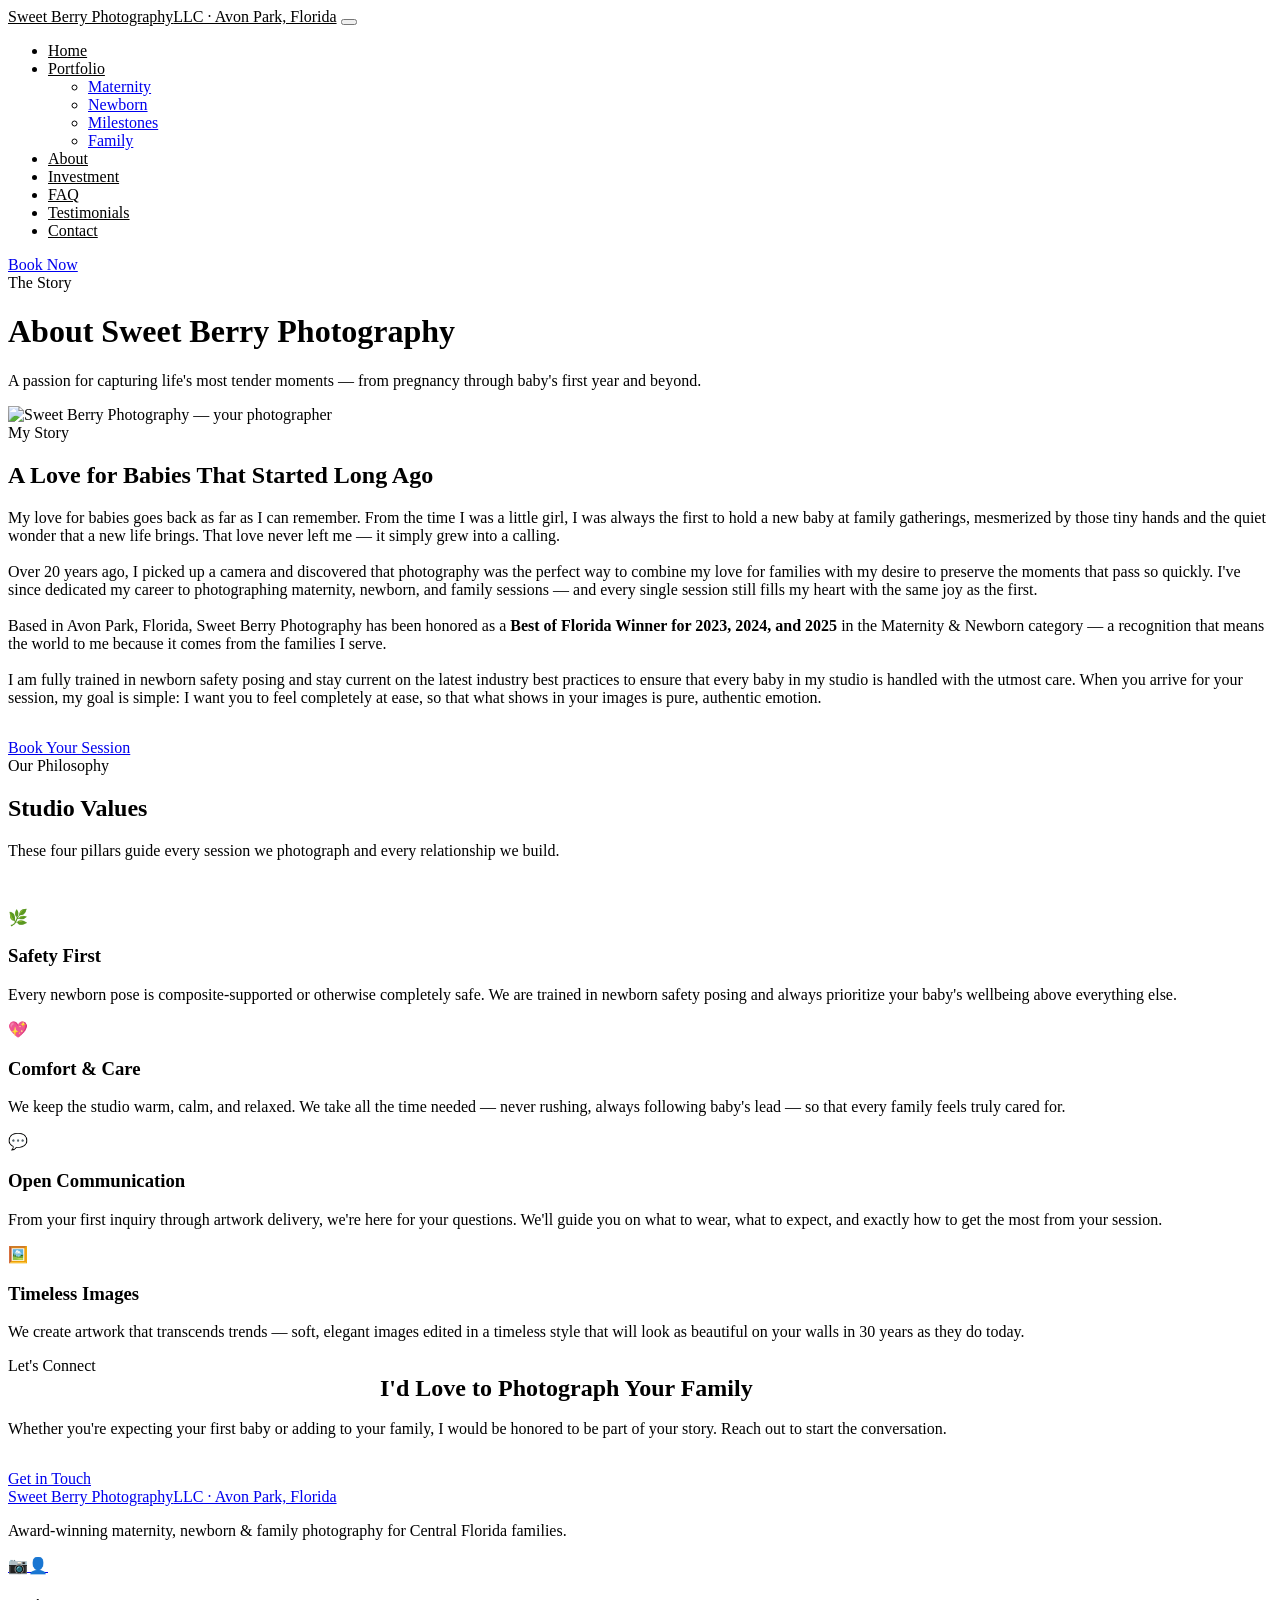
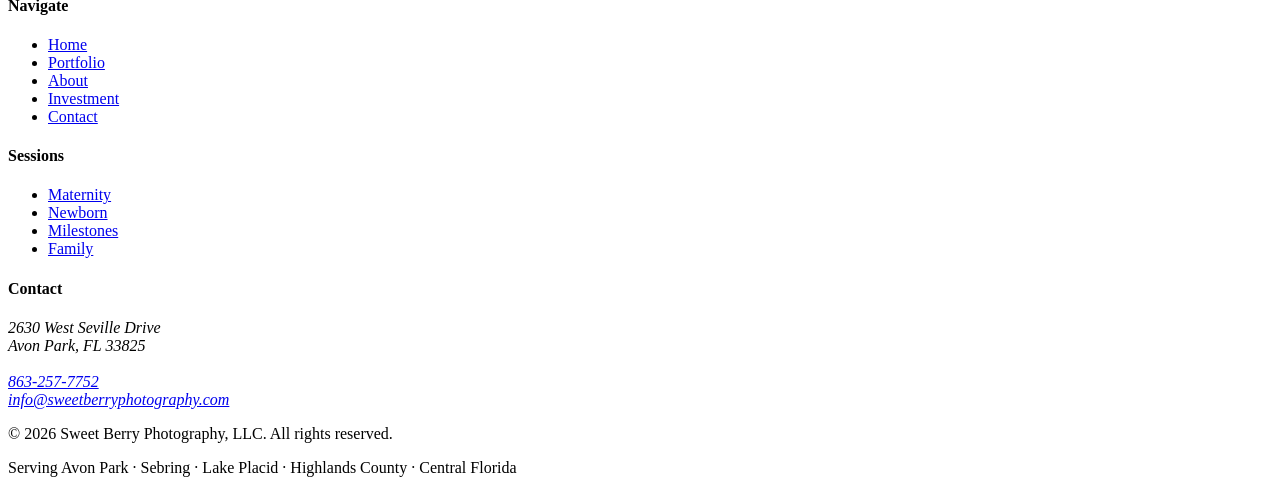
==== about.html @ 2c1bd642 "Update About page header photo" ====
﻿<!DOCTYPE html>
<html lang="en">

<head>
    <meta charset="UTF-8" />
    <meta name="viewport" content="width=device-width, initial-scale=1.0" />
    <title>About — Sweet Berry Photography | Avon Park, FL</title>
    <meta name="description"
        content="Learn about the heart behind Sweet Berry Photography — over 20 years of experience, Best of Florida award winner, and a deep passion for capturing family memories." />
    <link rel="stylesheet" href="css/style.css" />
</head>

<body>

    <nav class="site-nav scrolled" id="main-nav">
        <div class="nav-inner">
            <a href="index.html" class="nav-logo" style="color:var(--charcoal)">Sweet Berry Photography<span>LLC · Avon
                    Park, Florida</span></a>
            <button class="nav-toggle" aria-label="Toggle menu"><span></span><span></span><span></span></button>
            <ul class="nav-links">
                <li><a href="index.html" class="nav-link" style="color:var(--charcoal)">Home</a></li>
                <li class="has-dropdown"><a href="portfolio.html" class="nav-link"
                        style="color:var(--charcoal)">Portfolio</a>
                    <ul class="dropdown">
                        <li><a href="portfolio-maternity.html">Maternity</a></li>
                        <li><a href="portfolio-newborn.html">Newborn</a></li>
                        <li><a href="portfolio-milestones.html">Milestones</a></li>
                        <li><a href="portfolio-family.html">Family</a></li>
                    </ul>
                </li>
                <li><a href="about.html" class="nav-link" style="color:var(--rose)">About</a></li>
                <li><a href="investment.html" class="nav-link" style="color:var(--charcoal)">Investment</a></li>
                <li><a href="faq.html" class="nav-link" style="color:var(--charcoal)">FAQ</a></li>
                <li><a href="testimonials.html" class="nav-link" style="color:var(--charcoal)">Testimonials</a></li>
                <li><a href="contact.html" class="nav-link" style="color:var(--charcoal)">Contact</a></li>
            </ul>
            <div class="nav-cta"><a href="contact.html" class="btn btn-primary">Book Now</a></div>
        </div>
    </nav>

    <div class="page-hero" style="background-image:url('images/hero.jpg');background-position:center top">
        <div class="page-hero-content">
            <span class="eyebrow" style="color:var(--blush)">The Story</span>
            <h1>About Sweet Berry Photography</h1>
            <p>A passion for capturing life's most tender moments — from pregnancy through baby's first year and beyond.
            </p>
        </div>
    </div>

    <section class="section">
        <div class="container">
            <div class="about-story">
                <div class="fade-in">
                    <img src="images/about-photographer-new.png" alt="Sweet Berry Photography — your photographer"
                        class="about-large-img" loading="lazy" />
                </div>
                <div class="fade-in fade-in-delay-1">
                    <span class="eyebrow">My Story</span>
                    <h2>A Love for Babies That Started Long Ago</h2>
                    <p style="margin-bottom:18px">My love for babies goes back as far as I can remember. From the time I
                        was a little girl, I was always the first to hold a new baby at family gatherings, mesmerized by
                        those tiny hands and the quiet wonder that a new life brings. That love never left me — it
                        simply grew into a calling.</p>
                    <p style="margin-bottom:18px">Over 20 years ago, I picked up a camera and discovered that
                        photography was the perfect way to combine my love for families with my desire to preserve the
                        moments that pass so quickly. I've since dedicated my career to photographing maternity,
                        newborn, and family sessions — and every single session still fills my heart with the same joy
                        as the first.</p>
                    <p style="margin-bottom:18px">Based in Avon Park, Florida, Sweet Berry Photography has been honored
                        as a <strong>Best of Florida Winner for 2023, 2024, and 2025</strong> in the Maternity &amp;
                        Newborn category — a recognition that means the world to me because it comes from the families I
                        serve.</p>
                    <p style="margin-bottom:32px">I am fully trained in newborn safety posing and stay current on the
                        latest industry best practices to ensure that every baby in my studio is handled with the utmost
                        care. When you arrive for your session, my goal is simple: I want you to feel completely at
                        ease, so that what shows in your images is pure, authentic emotion.</p>
                    <a href="contact.html" class="btn btn-primary">Book Your Session</a>
                </div>
            </div>
        </div>
    </section>

    <section class="section section--alt" aria-labelledby="values-heading">
        <div class="container">
            <div class="text-center fade-in" style="margin-bottom:48px">
                <span class="eyebrow">Our Philosophy</span>
                <h2 id="values-heading">Studio Values</h2>
                <p class="mx-auto">These four pillars guide every session we photograph and every relationship we build.
                </p>
            </div>
            <div class="studio-values">
                <div class="value-card fade-in">
                    <div class="value-icon">🌿</div>
                    <h3>Safety First</h3>
                    <p>Every newborn pose is composite-supported or otherwise completely safe. We are trained in newborn
                        safety posing and always prioritize your baby's wellbeing above everything else.</p>
                </div>
                <div class="value-card fade-in fade-in-delay-1">
                    <div class="value-icon">💖</div>
                    <h3>Comfort &amp; Care</h3>
                    <p>We keep the studio warm, calm, and relaxed. We take all the time needed — never rushing, always
                        following baby's lead — so that every family feels truly cared for.</p>
                </div>
                <div class="value-card fade-in fade-in-delay-2">
                    <div class="value-icon">💬</div>
                    <h3>Open Communication</h3>
                    <p>From your first inquiry through artwork delivery, we're here for your questions. We'll guide you
                        on what to wear, what to expect, and exactly how to get the most from your session.</p>
                </div>
                <div class="value-card fade-in fade-in-delay-3">
                    <div class="value-icon">🖼️</div>
                    <h3>Timeless Images</h3>
                    <p>We create artwork that transcends trends — soft, elegant images edited in a timeless style that
                        will look as beautiful on your walls in 30 years as they do today.</p>
                </div>
            </div>
        </div>
    </section>

    <section class="section text-center" style="background:var(--blush)">
        <div class="container fade-in">
            <span class="eyebrow" style="color:var(--rose-dark)">Let's Connect</span>
            <h2 style="max-width:520px;margin:0 auto 18px">I'd Love to Photograph Your Family</h2>
            <p class="mx-auto" style="margin-bottom:32px">Whether you're expecting your first baby or adding to your
                family, I would be honored to be part of your story. Reach out to start the conversation.</p>
            <a href="contact.html" class="btn btn-primary">Get in Touch</a>
        </div>
    </section>

    <footer class="site-footer">
        <div class="container">
            <div class="footer-grid">
                <div class="footer-brand"><a href="index.html" class="nav-logo">Sweet Berry Photography<span>LLC · Avon
                            Park, Florida</span></a>
                    <p>Award-winning maternity, newborn &amp; family photography for Central Florida families.</p>
                    <div class="footer-socials"><a href="#" class="footer-social-btn">&#128247;</a><a href="#"
                            class="footer-social-btn">&#128100;</a></div>
                </div>
                <div class="footer-col">
                    <h4>Navigate</h4>
                    <ul>
                        <li><a href="index.html">Home</a></li>
                        <li><a href="portfolio.html">Portfolio</a></li>
                        <li><a href="about.html">About</a></li>
                        <li><a href="investment.html">Investment</a></li>
                        <li><a href="contact.html">Contact</a></li>
                    </ul>
                </div>
                <div class="footer-col">
                    <h4>Sessions</h4>
                    <ul>
                        <li><a href="portfolio-maternity.html">Maternity</a></li>
                        <li><a href="portfolio-newborn.html">Newborn</a></li>
                        <li><a href="portfolio-milestones.html">Milestones</a></li>
                        <li><a href="portfolio-family.html">Family</a></li>
                    </ul>
                </div>
                <div class="footer-col">
                    <h4>Contact</h4>
                    <address>2630 West Seville Drive<br />Avon Park, FL 33825<br /><br /><a
                            href="tel:8632577752">863-257-7752</a><br /><a
                            href="mailto:info@sweetberryphotography.com">info@sweetberryphotography.com</a></address>
                </div>
            </div>
            <div class="footer-bottom">
                <p>© 2026 Sweet Berry Photography, LLC. All rights reserved.</p>
                <p>Serving Avon Park · Sebring · Lake Placid · Highlands County · Central Florida</p>
            </div>
        </div>
    </footer>
    <script src="js/main.js"></script>
</body>

</html>
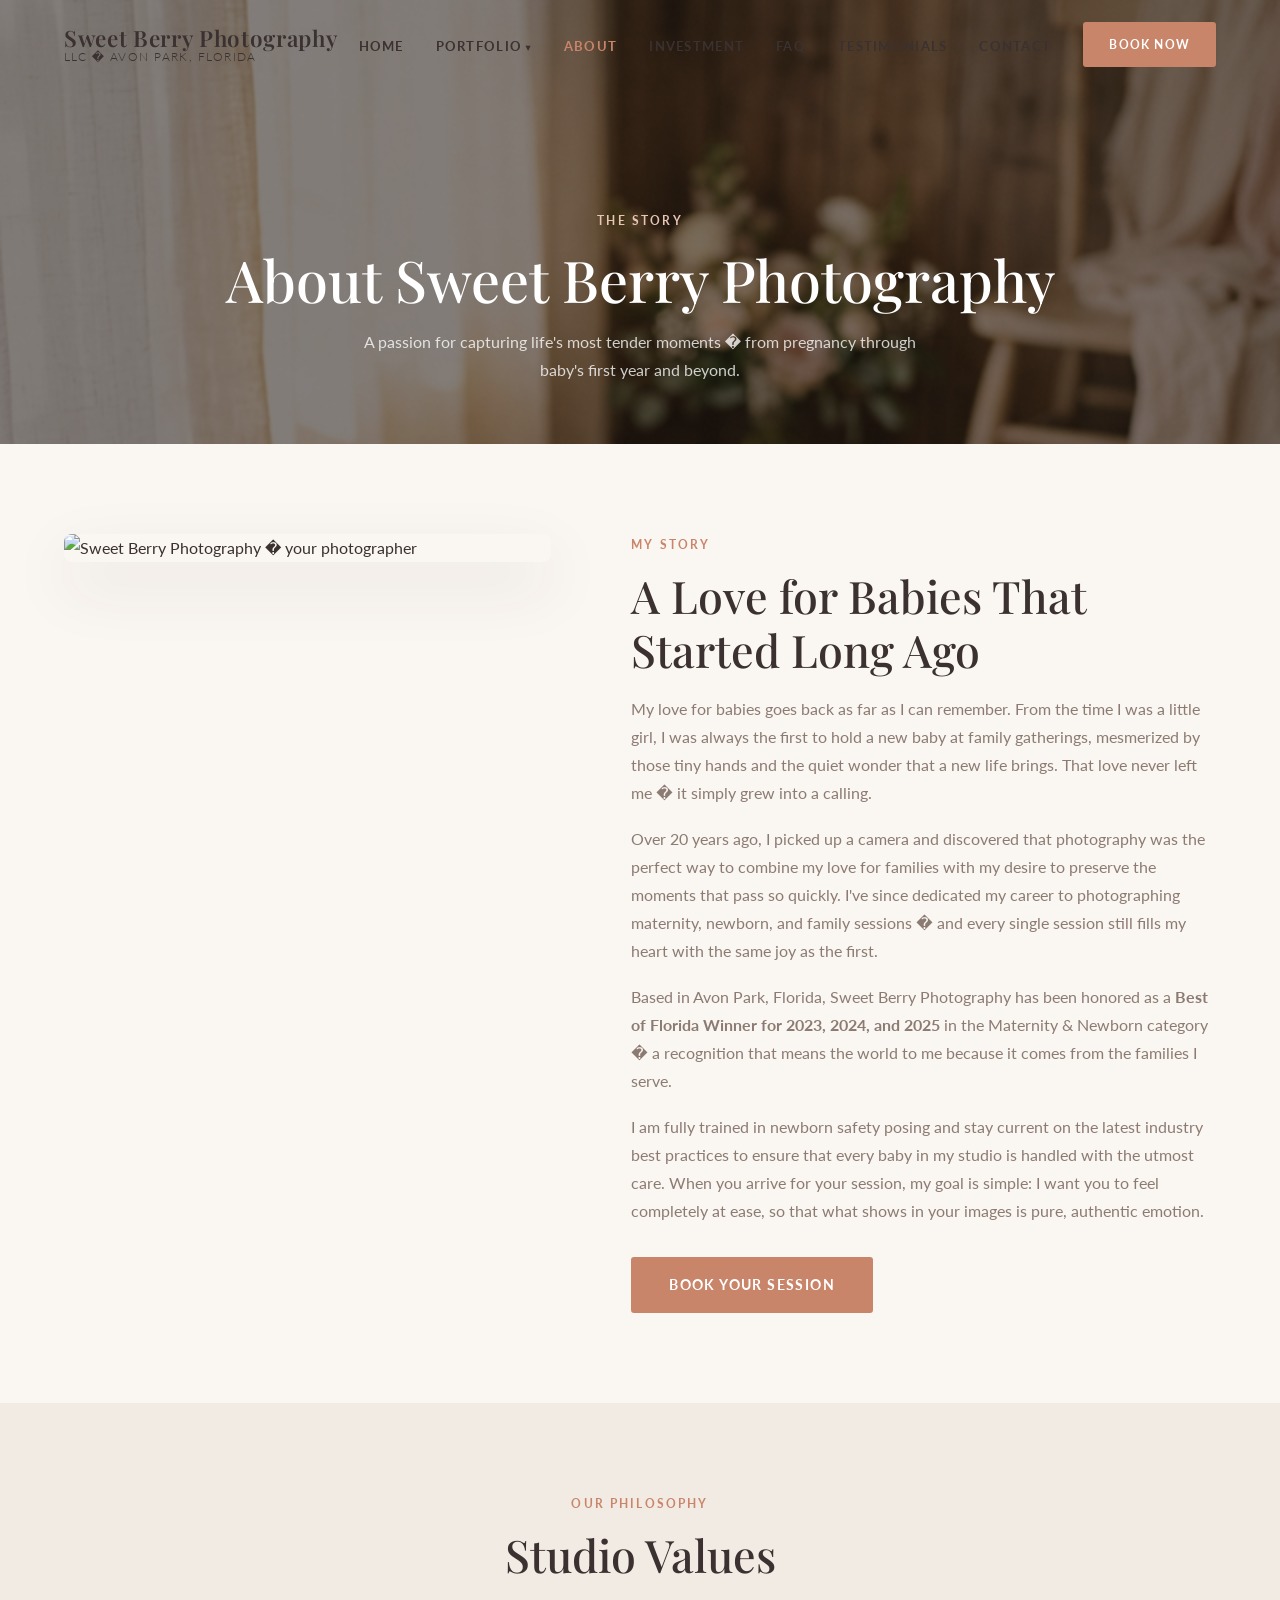
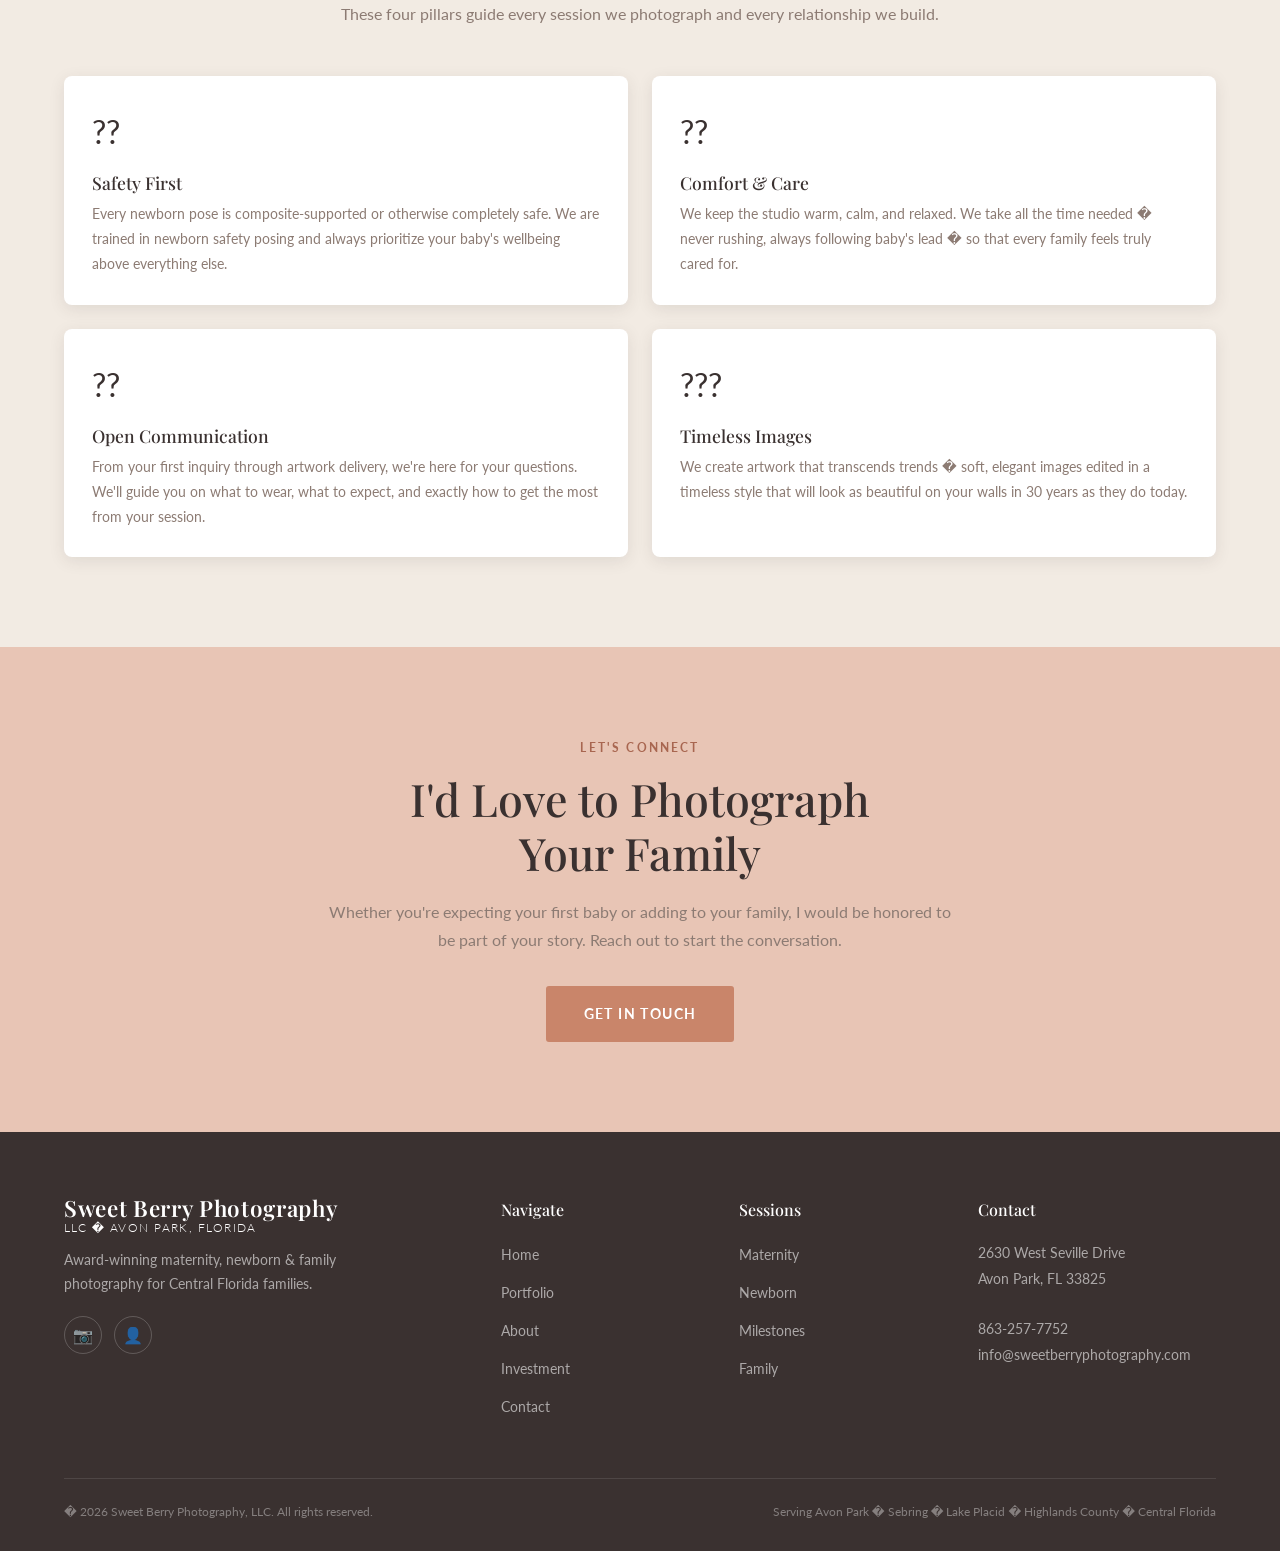
==== commit c376962f: "Update about.html encoding and image extension" ====
--- a/about.html
+++ b/about.html
@@ -1,12 +1,12 @@
-﻿<!DOCTYPE html>
+<!DOCTYPE html>
 <html lang="en">
 
 <head>
     <meta charset="UTF-8" />
     <meta name="viewport" content="width=device-width, initial-scale=1.0" />
-    <title>About — Sweet Berry Photography | Avon Park, FL</title>
+    <title>About � Sweet Berry Photography | Avon Park, FL</title>
     <meta name="description"
-        content="Learn about the heart behind Sweet Berry Photography — over 20 years of experience, Best of Florida award winner, and a deep passion for capturing family memories." />
+        content="Learn about the heart behind Sweet Berry Photography � over 20 years of experience, Best of Florida award winner, and a deep passion for capturing family memories." />
     <link rel="stylesheet" href="css/style.css" />
 </head>
 
@@ -14,7 +14,7 @@
 
     <nav class="site-nav scrolled" id="main-nav">
         <div class="nav-inner">
-            <a href="index.html" class="nav-logo" style="color:var(--charcoal)">Sweet Berry Photography<span>LLC · Avon
+            <a href="index.html" class="nav-logo" style="color:var(--charcoal)">Sweet Berry Photography<span>LLC � Avon
                     Park, Florida</span></a>
             <button class="nav-toggle" aria-label="Toggle menu"><span></span><span></span><span></span></button>
             <ul class="nav-links">
@@ -42,7 +42,7 @@
         <div class="page-hero-content">
             <span class="eyebrow" style="color:var(--blush)">The Story</span>
             <h1>About Sweet Berry Photography</h1>
-            <p>A passion for capturing life's most tender moments — from pregnancy through baby's first year and beyond.
+            <p>A passion for capturing life's most tender moments � from pregnancy through baby's first year and beyond.
             </p>
         </div>
     </div>
@@ -51,7 +51,7 @@
         <div class="container">
             <div class="about-story">
                 <div class="fade-in">
-                    <img src="images/about-photographer-new.png" alt="Sweet Berry Photography — your photographer"
+                    <img src="images/about-photographer-new.jpg" alt="Sweet Berry Photography � your photographer"
                         class="about-large-img" loading="lazy" />
                 </div>
                 <div class="fade-in fade-in-delay-1">
@@ -59,16 +59,16 @@
                     <h2>A Love for Babies That Started Long Ago</h2>
                     <p style="margin-bottom:18px">My love for babies goes back as far as I can remember. From the time I
                         was a little girl, I was always the first to hold a new baby at family gatherings, mesmerized by
-                        those tiny hands and the quiet wonder that a new life brings. That love never left me — it
+                        those tiny hands and the quiet wonder that a new life brings. That love never left me � it
                         simply grew into a calling.</p>
                     <p style="margin-bottom:18px">Over 20 years ago, I picked up a camera and discovered that
                         photography was the perfect way to combine my love for families with my desire to preserve the
                         moments that pass so quickly. I've since dedicated my career to photographing maternity,
-                        newborn, and family sessions — and every single session still fills my heart with the same joy
+                        newborn, and family sessions � and every single session still fills my heart with the same joy
                         as the first.</p>
                     <p style="margin-bottom:18px">Based in Avon Park, Florida, Sweet Berry Photography has been honored
                         as a <strong>Best of Florida Winner for 2023, 2024, and 2025</strong> in the Maternity &amp;
-                        Newborn category — a recognition that means the world to me because it comes from the families I
+                        Newborn category � a recognition that means the world to me because it comes from the families I
                         serve.</p>
                     <p style="margin-bottom:32px">I am fully trained in newborn safety posing and stay current on the
                         latest industry best practices to ensure that every baby in my studio is handled with the utmost
@@ -90,27 +90,27 @@
             </div>
             <div class="studio-values">
                 <div class="value-card fade-in">
-                    <div class="value-icon">🌿</div>
+                    <div class="value-icon">??</div>
                     <h3>Safety First</h3>
                     <p>Every newborn pose is composite-supported or otherwise completely safe. We are trained in newborn
                         safety posing and always prioritize your baby's wellbeing above everything else.</p>
                 </div>
                 <div class="value-card fade-in fade-in-delay-1">
-                    <div class="value-icon">💖</div>
+                    <div class="value-icon">??</div>
                     <h3>Comfort &amp; Care</h3>
-                    <p>We keep the studio warm, calm, and relaxed. We take all the time needed — never rushing, always
-                        following baby's lead — so that every family feels truly cared for.</p>
+                    <p>We keep the studio warm, calm, and relaxed. We take all the time needed � never rushing, always
+                        following baby's lead � so that every family feels truly cared for.</p>
                 </div>
                 <div class="value-card fade-in fade-in-delay-2">
-                    <div class="value-icon">💬</div>
+                    <div class="value-icon">??</div>
                     <h3>Open Communication</h3>
                     <p>From your first inquiry through artwork delivery, we're here for your questions. We'll guide you
                         on what to wear, what to expect, and exactly how to get the most from your session.</p>
                 </div>
                 <div class="value-card fade-in fade-in-delay-3">
-                    <div class="value-icon">🖼️</div>
+                    <div class="value-icon">???</div>
                     <h3>Timeless Images</h3>
-                    <p>We create artwork that transcends trends — soft, elegant images edited in a timeless style that
+                    <p>We create artwork that transcends trends � soft, elegant images edited in a timeless style that
                         will look as beautiful on your walls in 30 years as they do today.</p>
                 </div>
             </div>
@@ -130,7 +130,7 @@
     <footer class="site-footer">
         <div class="container">
             <div class="footer-grid">
-                <div class="footer-brand"><a href="index.html" class="nav-logo">Sweet Berry Photography<span>LLC · Avon
+                <div class="footer-brand"><a href="index.html" class="nav-logo">Sweet Berry Photography<span>LLC � Avon
                             Park, Florida</span></a>
                     <p>Award-winning maternity, newborn &amp; family photography for Central Florida families.</p>
                     <div class="footer-socials"><a href="#" class="footer-social-btn">&#128247;</a><a href="#"
@@ -163,12 +163,12 @@
                 </div>
             </div>
             <div class="footer-bottom">
-                <p>© 2026 Sweet Berry Photography, LLC. All rights reserved.</p>
-                <p>Serving Avon Park · Sebring · Lake Placid · Highlands County · Central Florida</p>
+                <p>� 2026 Sweet Berry Photography, LLC. All rights reserved.</p>
+                <p>Serving Avon Park � Sebring � Lake Placid � Highlands County � Central Florida</p>
             </div>
         </div>
     </footer>
     <script src="js/main.js"></script>
 </body>
 
-</html>+</html>
--- a/css/style.css
+++ b/css/style.css
@@ -0,0 +1,1634 @@
+/* ============================================================
+   Sweet Berry Photography — Design System & Styles
+   ============================================================ */
+
+/* ── Google Fonts ── */
+@import url('https://fonts.googleapis.com/css2?family=Playfair+Display:ital,wght@0,400;0,500;0,600;0,700;1,400;1,500&family=Lato:wght@300;400;700&display=swap');
+
+/* ── CSS Custom Properties ── */
+:root {
+  --cream: #FAF6F1;
+  --cream-mid: #F2EBE3;
+  --blush: #E8C5B5;
+  --blush-lt: #F5E6DE;
+  --rose: #C9856A;
+  --rose-dark: #A86650;
+  --taupe: #8C7B73;
+  --charcoal: #3A3130;
+  --white: #FFFFFF;
+  --shadow: rgba(58, 49, 48, .10);
+  --transition: .35s cubic-bezier(.4, 0, .2, 1);
+  --ff-serif: 'Playfair Display', Georgia, serif;
+  --ff-sans: 'Lato', system-ui, sans-serif;
+  --max-w: 1200px;
+}
+
+/* ── Reset ── */
+*,
+*::before,
+*::after {
+  box-sizing: border-box;
+  margin: 0;
+  padding: 0;
+}
+
+html {
+  scroll-behavior: smooth;
+  font-size: 16px;
+}
+
+body {
+  font-family: var(--ff-sans);
+  color: var(--charcoal);
+  background: var(--cream);
+  line-height: 1.75;
+}
+
+img {
+  display: block;
+  max-width: 100%;
+  height: auto;
+}
+
+a {
+  color: inherit;
+  text-decoration: none;
+}
+
+button {
+  cursor: pointer;
+  border: none;
+  background: none;
+  font-family: var(--ff-sans);
+}
+
+/* ── Utility ── */
+.container {
+  max-width: var(--max-w);
+  margin: 0 auto;
+  padding: 0 24px;
+}
+
+.section {
+  padding: 90px 0;
+}
+
+.section--alt {
+  background: var(--cream-mid);
+}
+
+.section--blush {
+  background: var(--blush-lt);
+}
+
+.section--rose {
+  background: var(--blush);
+}
+
+.text-center {
+  text-align: center;
+}
+
+.eyebrow {
+  font-family: var(--ff-sans);
+  font-size: .75rem;
+  font-weight: 700;
+  letter-spacing: .18em;
+  text-transform: uppercase;
+  color: var(--rose);
+  margin-bottom: 14px;
+  display: block;
+}
+
+h1,
+h2,
+h3 {
+  font-family: var(--ff-serif);
+  font-weight: 500;
+  line-height: 1.2;
+  color: var(--charcoal);
+}
+
+h1 {
+  font-size: clamp(2.2rem, 5vw, 3.6rem);
+}
+
+h2 {
+  font-size: clamp(1.8rem, 3.5vw, 2.8rem);
+  margin-bottom: 18px;
+}
+
+h3 {
+  font-size: clamp(1.2rem, 2vw, 1.6rem);
+}
+
+p {
+  color: var(--taupe);
+  font-size: 1rem;
+  max-width: 640px;
+}
+
+.p-wide {
+  max-width: 820px;
+}
+
+.mx-auto {
+  margin-left: auto;
+  margin-right: auto;
+}
+
+/* ── Buttons ── */
+.btn {
+  display: inline-block;
+  padding: 14px 36px;
+  font-family: var(--ff-sans);
+  font-size: .875rem;
+  font-weight: 700;
+  letter-spacing: .1em;
+  text-transform: uppercase;
+  border-radius: 3px;
+  transition: var(--transition);
+}
+
+.btn-primary {
+  background: var(--rose);
+  color: var(--white);
+  border: 2px solid var(--rose);
+}
+
+.btn-primary:hover {
+  background: var(--rose-dark);
+  border-color: var(--rose-dark);
+  transform: translateY(-2px);
+  box-shadow: 0 8px 24px var(--shadow);
+}
+
+.btn-ghost {
+  background: transparent;
+  color: var(--white);
+  border: 2px solid var(--white);
+}
+
+.btn-ghost:hover {
+  background: var(--white);
+  color: var(--rose);
+  transform: translateY(-2px);
+}
+
+.btn-outline {
+  background: transparent;
+  color: var(--rose);
+  border: 2px solid var(--rose);
+}
+
+.btn-outline:hover {
+  background: var(--rose);
+  color: var(--white);
+  transform: translateY(-2px);
+}
+
+.btn-dark {
+  background: var(--charcoal);
+  color: var(--white);
+  border: 2px solid var(--charcoal);
+}
+
+.btn-dark:hover {
+  background: transparent;
+  color: var(--charcoal);
+}
+
+/* ── Navigation ── */
+.site-nav {
+  position: fixed;
+  top: 0;
+  left: 0;
+  right: 0;
+  z-index: 1000;
+  transition: background var(--transition), box-shadow var(--transition);
+  padding: 0;
+}
+
+.site-nav.scrolled {
+  background: rgba(250, 246, 241, .97);
+  box-shadow: 0 2px 24px var(--shadow);
+  backdrop-filter: blur(8px);
+}
+
+.site-nav.scrolled .nav-logo {
+  color: var(--charcoal);
+}
+
+.site-nav.scrolled .nav-link {
+  color: var(--charcoal);
+}
+
+.nav-inner {
+  display: flex;
+  align-items: center;
+  justify-content: space-between;
+  max-width: var(--max-w);
+  margin: 0 auto;
+  padding: 22px 24px;
+}
+
+.nav-logo {
+  font-family: var(--ff-serif);
+  font-size: 1.4rem;
+  font-weight: 600;
+  color: var(--white);
+  letter-spacing: .03em;
+  transition: color var(--transition);
+  line-height: 1.1;
+}
+
+.nav-logo span {
+  display: block;
+  font-size: .75rem;
+  font-weight: 300;
+  letter-spacing: .12em;
+  text-transform: uppercase;
+  font-family: var(--ff-sans);
+}
+
+/* ── Logo image in nav ── */
+.nav-logo-img {
+  display: flex;
+  align-items: center;
+  padding: 4px 0;
+  background: none;
+}
+
+.nav-logo-img img {
+  height: 144px;
+  width: auto;
+  display: block;
+}
+
+/* Footer logo — inverted for dark background */
+.footer-logo-img img {
+  height: 120px;
+  filter: brightness(0) invert(1);
+  opacity: .85;
+}
+
+.nav-links {
+  display: flex;
+  align-items: center;
+  gap: 8px;
+  list-style: none;
+}
+
+.nav-link {
+  font-size: .8rem;
+  font-weight: 700;
+  letter-spacing: .1em;
+  text-transform: uppercase;
+  color: var(--white);
+  padding: 8px 12px;
+  border-radius: 3px;
+  transition: var(--transition);
+  white-space: nowrap;
+}
+
+.nav-link:hover {
+  color: var(--rose);
+}
+
+/* Dropdown */
+.has-dropdown {
+  position: relative;
+}
+
+.has-dropdown>.nav-link::after {
+  content: ' ▾';
+  font-size: .65rem;
+}
+
+.dropdown {
+  position: absolute;
+  top: calc(100% + 8px);
+  left: 50%;
+  transform: translateX(-50%);
+  background: var(--white);
+  border-radius: 6px;
+  box-shadow: 0 12px 40px var(--shadow);
+  min-width: 180px;
+  list-style: none;
+  padding: 10px 0;
+  opacity: 0;
+  pointer-events: none;
+  transition: opacity var(--transition), transform var(--transition);
+  transform: translateX(-50%) translateY(6px);
+}
+
+.has-dropdown:hover .dropdown {
+  opacity: 1;
+  pointer-events: all;
+  transform: translateX(-50%) translateY(0);
+}
+
+.dropdown li a {
+  display: block;
+  padding: 10px 20px;
+  font-size: .8rem;
+  font-weight: 700;
+  letter-spacing: .08em;
+  text-transform: uppercase;
+  color: var(--charcoal);
+  transition: color var(--transition);
+}
+
+.dropdown li a:hover {
+  color: var(--rose);
+}
+
+.nav-cta {
+  margin-left: 12px;
+}
+
+.nav-cta .btn {
+  padding: 10px 24px;
+  font-size: .75rem;
+}
+
+/* Hamburger */
+.nav-toggle {
+  display: none;
+  flex-direction: column;
+  gap: 5px;
+  padding: 6px;
+  cursor: pointer;
+}
+
+.nav-toggle span {
+  display: block;
+  width: 24px;
+  height: 2px;
+  background: var(--white);
+  border-radius: 2px;
+  transition: var(--transition);
+}
+
+.site-nav.scrolled .nav-toggle span {
+  background: var(--charcoal);
+}
+
+/* ── Hero (base) ── */
+.hero {
+  position: relative;
+  min-height: 100vh;
+  display: flex;
+  align-items: stretch;
+  overflow: hidden;
+}
+
+/* ── Split-panel Hero ── */
+.hero-split {
+  flex-direction: row;
+  min-height: 100vh;
+}
+
+/* Left: cream text panel */
+.hero-panel {
+  position: relative;
+  z-index: 2;
+  width: 45%;
+  flex-shrink: 0;
+  background: var(--cream);
+  display: flex;
+  align-items: center;
+  padding: 210px 56px 80px 56px;
+  box-shadow: 6px 0 40px rgba(58, 49, 48, .10);
+}
+
+.hero-panel-inner {
+  max-width: 460px;
+}
+
+.hero-panel-inner .eyebrow {
+  color: var(--rose);
+  margin-bottom: 18px;
+}
+
+.hero-panel-inner h1 {
+  font-size: clamp(2rem, 3.5vw, 3rem);
+  color: var(--charcoal);
+  margin-bottom: 22px;
+  line-height: 1.18;
+}
+
+.hero-sub {
+  color: var(--taupe);
+  font-size: 1.05rem;
+  line-height: 1.8;
+  margin-bottom: 36px;
+  max-width: 400px;
+}
+
+.hero-btns {
+  display: flex;
+  gap: 14px;
+  flex-wrap: wrap;
+  margin-bottom: 36px;
+}
+
+.hero-trust {
+  display: flex;
+  align-items: center;
+  gap: 12px;
+  flex-wrap: wrap;
+  font-size: .78rem;
+  font-weight: 700;
+  letter-spacing: .06em;
+  color: var(--taupe);
+  text-transform: uppercase;
+  padding-top: 28px;
+  border-top: 1px solid var(--blush);
+}
+
+/* Right: full-bleed photo */
+.hero-photo {
+  flex: 1;
+  background-size: cover;
+  background-position: center;
+  background-repeat: no-repeat;
+  animation: kenburns 18s ease-in-out infinite alternate;
+  position: relative;
+}
+
+.hero-photo::after {
+  content: '';
+  position: absolute;
+  inset: 0;
+  background: linear-gradient(to right, rgba(250, 246, 241, .18) 0%, transparent 30%);
+}
+
+@keyframes kenburns {
+  from {
+    transform: scale(1.0);
+  }
+
+  to {
+    transform: scale(1.06);
+  }
+}
+
+
+
+
+/* Override nav color for split hero page — scrolled style always */
+body:has(.hero-split) .site-nav:not(.scrolled) {
+  background: rgba(250, 246, 241, .92);
+  backdrop-filter: blur(8px);
+}
+
+body:has(.hero-split) .site-nav:not(.scrolled) .nav-logo {
+  color: var(--charcoal);
+}
+
+body:has(.hero-split) .site-nav:not(.scrolled) .nav-link {
+  color: var(--charcoal);
+}
+
+body:has(.hero-split) .site-nav:not(.scrolled) .nav-toggle span {
+  background: var(--charcoal);
+}
+
+/* Mobile: stack hero vertically */
+@media (max-width: 900px) {
+  .hero-split {
+    flex-direction: column;
+    min-height: auto;
+  }
+
+  .hero-panel {
+    width: 100%;
+    padding: 110px 28px 56px;
+  }
+
+  .hero-panel-inner {
+    max-width: 100%;
+  }
+
+  .hero-photo {
+    width: 100%;
+    height: 56vw;
+    min-height: 280px;
+    flex: none;
+    animation: none;
+  }
+
+  .hero-photo::after {
+    display: none;
+  }
+}
+
+/* ── Credibility Strip ── */
+.credibility {
+  background: var(--charcoal);
+  padding: 28px 0;
+  text-align: center;
+}
+
+.credibility-inner {
+  display: flex;
+  align-items: center;
+  justify-content: center;
+  gap: 36px;
+  flex-wrap: wrap;
+}
+
+.cred-badge {
+  display: flex;
+  align-items: center;
+  gap: 14px;
+}
+
+.cred-badge .icon {
+  font-size: 2rem;
+}
+
+.cred-badge .text {
+  text-align: left;
+}
+
+.cred-badge .text strong {
+  display: block;
+  color: var(--blush);
+  font-family: var(--ff-serif);
+  font-size: 1rem;
+  font-weight: 500;
+}
+
+.cred-badge .text span {
+  color: rgba(255, 255, 255, .65);
+  font-size: .78rem;
+  letter-spacing: .08em;
+  text-transform: uppercase;
+}
+
+.cred-divider {
+  width: 1px;
+  height: 44px;
+  background: rgba(255, 255, 255, .2);
+}
+
+/* ── Gallery Grid ── */
+.gallery-grid {
+  display: grid;
+  grid-template-columns: repeat(auto-fill, minmax(280px, 1fr));
+  gap: 6px;
+}
+
+.gallery-item {
+  position: relative;
+  overflow: hidden;
+  aspect-ratio: 4/5;
+  cursor: pointer;
+}
+
+.gallery-item img {
+  width: 100%;
+  height: 100%;
+  object-fit: cover;
+  transition: transform .6s cubic-bezier(.4, 0, .2, 1);
+}
+
+.gallery-item:hover img {
+  transform: scale(1.06);
+}
+
+.gallery-item .gallery-overlay {
+  position: absolute;
+  inset: 0;
+  background: rgba(58, 49, 48, 0);
+  display: flex;
+  align-items: center;
+  justify-content: center;
+  transition: background var(--transition);
+}
+
+.gallery-item:hover .gallery-overlay {
+  background: rgba(58, 49, 48, .28);
+}
+
+.gallery-overlay svg {
+  opacity: 0;
+  transition: opacity var(--transition);
+  color: white;
+}
+
+.gallery-item:hover .gallery-overlay svg {
+  opacity: 1;
+}
+
+/* ── Category Tiles (home featured galleries) ── */
+.cat-grid {
+  display: grid;
+  grid-template-columns: repeat(4, 1fr);
+  gap: 20px;
+}
+
+.cat-tile {
+  position: relative;
+  overflow: hidden;
+  border-radius: 6px;
+  aspect-ratio: 3/4;
+  display: block;
+}
+
+.cat-tile img {
+  width: 100%;
+  height: 100%;
+  object-fit: cover;
+  transition: transform .6s cubic-bezier(.4, 0, .2, 1);
+}
+
+.cat-tile:hover img {
+  transform: scale(1.06);
+}
+
+.cat-tile-info {
+  position: absolute;
+  bottom: 0;
+  left: 0;
+  right: 0;
+  background: linear-gradient(to top, rgba(30, 20, 18, .75) 0%, transparent 100%);
+  padding: 40px 24px 24px;
+  color: white;
+}
+
+.cat-tile-info h3 {
+  color: white;
+  font-size: 1.3rem;
+  margin-bottom: 6px;
+}
+
+.cat-tile-info .cat-link {
+  font-size: .75rem;
+  font-weight: 700;
+  letter-spacing: .1em;
+  text-transform: uppercase;
+  color: var(--blush);
+  display: inline-flex;
+  align-items: center;
+  gap: 6px;
+  transition: gap var(--transition);
+}
+
+.cat-tile:hover .cat-link {
+  gap: 10px;
+}
+
+/* ── About Preview ── */
+.about-preview {
+  display: grid;
+  grid-template-columns: 1fr 1fr;
+  gap: 80px;
+  align-items: center;
+}
+
+.about-img-wrap {
+  position: relative;
+}
+
+.about-img-wrap img {
+  width: 100%;
+  border-radius: 6px;
+  box-shadow: 0 24px 64px var(--shadow);
+}
+
+.about-img-wrap::before {
+  content: '';
+  position: absolute;
+  inset: -16px -16px auto auto;
+  width: 60%;
+  height: 60%;
+  border: 2px solid var(--blush);
+  border-radius: 6px;
+  z-index: -1;
+}
+
+/* ── Testimonials ── */
+.testimonials-carousel {
+  position: relative;
+  overflow: hidden;
+}
+
+.testimonials-track {
+  display: flex;
+  transition: transform .5s cubic-bezier(.4, 0, .2, 1);
+}
+
+.testimonial-card {
+  min-width: 100%;
+  padding: 0 60px;
+  text-align: center;
+}
+
+.testimonial-quote {
+  font-family: var(--ff-serif);
+  font-size: clamp(1.1rem, 2vw, 1.4rem);
+  font-style: italic;
+  color: var(--charcoal);
+  line-height: 1.65;
+  margin-bottom: 28px;
+  position: relative;
+}
+
+.testimonial-quote::before {
+  content: '\201C';
+  font-size: 6rem;
+  color: var(--blush);
+  position: absolute;
+  top: -24px;
+  left: 50%;
+  transform: translateX(-50%);
+  line-height: 1;
+  opacity: .5;
+  font-family: var(--ff-serif);
+}
+
+.testimonial-name {
+  font-size: .85rem;
+  font-weight: 700;
+  letter-spacing: .12em;
+  text-transform: uppercase;
+  color: var(--rose);
+}
+
+.testimonial-type {
+  font-size: .8rem;
+  color: var(--taupe);
+  margin-top: 4px;
+}
+
+.carousel-controls {
+  display: flex;
+  align-items: center;
+  justify-content: center;
+  gap: 20px;
+  margin-top: 40px;
+}
+
+.carousel-btn {
+  width: 44px;
+  height: 44px;
+  border-radius: 50%;
+  border: 2px solid var(--blush);
+  display: flex;
+  align-items: center;
+  justify-content: center;
+  color: var(--taupe);
+  transition: var(--transition);
+  background: white;
+}
+
+.carousel-btn:hover {
+  border-color: var(--rose);
+  color: var(--rose);
+  background: var(--blush-lt);
+}
+
+.carousel-dots {
+  display: flex;
+  gap: 8px;
+}
+
+.carousel-dot {
+  width: 8px;
+  height: 8px;
+  border-radius: 50%;
+  background: var(--blush);
+  transition: var(--transition);
+}
+
+.carousel-dot.active {
+  background: var(--rose);
+  width: 24px;
+  border-radius: 4px;
+}
+
+/* ── Process Steps ── */
+.process-steps {
+  display: grid;
+  grid-template-columns: repeat(3, 1fr);
+  gap: 40px;
+  margin-top: 56px;
+}
+
+.process-step {
+  text-align: center;
+}
+
+.process-num {
+  width: 64px;
+  height: 64px;
+  border-radius: 50%;
+  background: var(--blush-lt);
+  border: 2px solid var(--blush);
+  display: flex;
+  align-items: center;
+  justify-content: center;
+  margin: 0 auto 22px;
+  font-family: var(--ff-serif);
+  font-size: 1.5rem;
+  color: var(--rose);
+}
+
+.process-step h3 {
+  font-size: 1.15rem;
+  margin-bottom: 10px;
+}
+
+.process-step p {
+  font-size: .9rem;
+  margin: 0 auto;
+}
+
+/* ── Packages ── */
+.packages-grid {
+  display: grid;
+  grid-template-columns: repeat(2, 1fr);
+  gap: 28px;
+  margin-top: 48px;
+}
+
+.package-card {
+  background: white;
+  border-radius: 10px;
+  padding: 40px 36px;
+  box-shadow: 0 4px 24px var(--shadow);
+  transition: transform var(--transition), box-shadow var(--transition);
+  position: relative;
+}
+
+.package-card:hover {
+  transform: translateY(-6px);
+  box-shadow: 0 16px 48px var(--shadow);
+}
+
+.package-card.featured {
+  border: 2px solid var(--rose);
+}
+
+.package-badge {
+  position: absolute;
+  top: -14px;
+  left: 50%;
+  transform: translateX(-50%);
+  background: var(--rose);
+  color: white;
+  font-size: .7rem;
+  font-weight: 700;
+  letter-spacing: .12em;
+  text-transform: uppercase;
+  padding: 4px 18px;
+  border-radius: 20px;
+}
+
+.package-card h3 {
+  font-size: 1.5rem;
+  margin-bottom: 8px;
+}
+
+.package-price {
+  font-family: var(--ff-serif);
+  font-size: 2.2rem;
+  color: var(--rose);
+  margin-bottom: 6px;
+}
+
+.package-price sup {
+  font-size: 1.2rem;
+}
+
+.package-from {
+  font-size: .75rem;
+  color: var(--taupe);
+  text-transform: uppercase;
+  letter-spacing: .08em;
+  margin-bottom: 20px;
+}
+
+.package-details {
+  color: var(--taupe);
+  font-size: .9rem;
+  margin-bottom: 6px;
+  display: block;
+}
+
+.package-includes {
+  list-style: none;
+  margin: 20px 0 28px;
+}
+
+.package-includes li {
+  padding: 7px 0;
+  border-bottom: 1px solid var(--cream-mid);
+  font-size: .9rem;
+  color: var(--taupe);
+  display: flex;
+  align-items: center;
+  gap: 10px;
+}
+
+.package-includes li::before {
+  content: '✓';
+  color: var(--rose);
+  font-weight: 700;
+  flex-shrink: 0;
+}
+
+/* ── FAQ ── */
+.faq-list {
+  max-width: 780px;
+  margin: 0 auto;
+}
+
+.faq-item {
+  border-bottom: 1px solid var(--blush);
+}
+
+.faq-question {
+  width: 100%;
+  text-align: left;
+  padding: 22px 0;
+  font-family: var(--ff-sans);
+  font-size: 1rem;
+  font-weight: 700;
+  color: var(--charcoal);
+  display: flex;
+  align-items: center;
+  justify-content: space-between;
+  gap: 16px;
+  transition: color var(--transition);
+}
+
+.faq-question:hover {
+  color: var(--rose);
+}
+
+.faq-question.active {
+  color: var(--rose);
+}
+
+.faq-icon {
+  width: 22px;
+  height: 22px;
+  flex-shrink: 0;
+  transition: transform var(--transition);
+  color: var(--rose);
+}
+
+.faq-question.active .faq-icon {
+  transform: rotate(45deg);
+}
+
+.faq-answer {
+  max-height: 0;
+  overflow: hidden;
+  transition: max-height .45s cubic-bezier(.4, 0, .2, 1), padding .3s;
+}
+
+.faq-answer-inner {
+  padding-bottom: 22px;
+  color: var(--taupe);
+  font-size: .95rem;
+  line-height: 1.8;
+}
+
+/* ── Contact Form ── */
+.contact-grid {
+  display: grid;
+  grid-template-columns: 1fr 1fr;
+  gap: 80px;
+  align-items: start;
+}
+
+.contact-info h2 {
+  margin-bottom: 20px;
+}
+
+.contact-info p {
+  margin-bottom: 28px;
+}
+
+.contact-detail {
+  display: flex;
+  align-items: center;
+  gap: 14px;
+  margin-bottom: 16px;
+}
+
+.contact-detail .ic {
+  font-size: 1.3rem;
+}
+
+.contact-detail a {
+  color: var(--taupe);
+  transition: color var(--transition);
+}
+
+.contact-detail a:hover {
+  color: var(--rose);
+}
+
+.contact-form {
+  display: grid;
+  gap: 18px;
+}
+
+.form-row {
+  display: grid;
+  grid-template-columns: 1fr 1fr;
+  gap: 18px;
+}
+
+.form-group {
+  display: flex;
+  flex-direction: column;
+  gap: 6px;
+}
+
+.form-group label {
+  font-size: .8rem;
+  font-weight: 700;
+  letter-spacing: .08em;
+  text-transform: uppercase;
+  color: var(--taupe);
+}
+
+.form-group input,
+.form-group select,
+.form-group textarea {
+  padding: 13px 16px;
+  border: 1.5px solid var(--blush);
+  border-radius: 4px;
+  font-family: var(--ff-sans);
+  font-size: .95rem;
+  color: var(--charcoal);
+  background: white;
+  transition: border-color var(--transition);
+  outline: none;
+}
+
+.form-group input:focus,
+.form-group select:focus,
+.form-group textarea:focus {
+  border-color: var(--rose);
+}
+
+.form-group textarea {
+  min-height: 130px;
+  resize: vertical;
+}
+
+.form-group input.error,
+.form-group select.error,
+.form-group textarea.error {
+  border-color: #c0392b;
+}
+
+.form-error {
+  font-size: .78rem;
+  color: #c0392b;
+}
+
+.form-success {
+  background: #f0faf0;
+  border: 1.5px solid #7ec8a4;
+  border-radius: 6px;
+  padding: 18px 22px;
+  color: #2d6a4f;
+  font-size: .95rem;
+  display: none;
+}
+
+.form-note {
+  font-size: .82rem;
+  color: var(--taupe);
+  font-style: italic;
+}
+
+/* ── Testimonial Grid (page) ── */
+.testi-grid {
+  display: grid;
+  grid-template-columns: repeat(3, 1fr);
+  gap: 28px;
+  margin-top: 48px;
+}
+
+.testi-card {
+  background: white;
+  border-radius: 10px;
+  padding: 36px 28px;
+  box-shadow: 0 4px 24px var(--shadow);
+}
+
+.testi-card .stars {
+  color: var(--rose);
+  font-size: 1.1rem;
+  margin-bottom: 16px;
+  letter-spacing: 2px;
+}
+
+.testi-card blockquote {
+  font-family: var(--ff-serif);
+  font-style: italic;
+  color: var(--charcoal);
+  font-size: 1rem;
+  line-height: 1.7;
+  margin-bottom: 18px;
+}
+
+.testi-card .testi-name {
+  font-size: .8rem;
+  font-weight: 700;
+  letter-spacing: .1em;
+  text-transform: uppercase;
+  color: var(--rose);
+}
+
+.testi-card .testi-type {
+  font-size: .78rem;
+  color: var(--taupe);
+  margin-top: 3px;
+}
+
+/* ── Spotlight Story ── */
+.spotlight {
+  display: grid;
+  grid-template-columns: 1fr 1fr;
+  gap: 56px;
+  align-items: center;
+  padding: 56px 0;
+}
+
+.spotlight:not(:last-child) {
+  border-bottom: 1px solid var(--blush);
+}
+
+.spotlight img {
+  border-radius: 8px;
+  box-shadow: 0 8px 32px var(--shadow);
+}
+
+.spotlight blockquote {
+  font-family: var(--ff-serif);
+  font-size: 1.2rem;
+  font-style: italic;
+  color: var(--charcoal);
+  line-height: 1.65;
+  margin: 20px 0;
+}
+
+/* ── Portfolio Intro ── */
+.portfolio-intro {
+  text-align: center;
+  max-width: 640px;
+  margin: 0 auto 56px;
+}
+
+.portfolio-intro p {
+  margin: 0 auto;
+}
+
+/* ── About Page ── */
+.about-story {
+  display: grid;
+  grid-template-columns: 1fr 1.2fr;
+  gap: 80px;
+  align-items: start;
+}
+
+.about-large-img {
+  border-radius: 8px;
+  width: 100%;
+  box-shadow: 0 24px 64px var(--shadow);
+}
+
+.studio-values {
+  display: grid;
+  grid-template-columns: repeat(2, 1fr);
+  gap: 24px;
+  margin-top: 48px;
+}
+
+.value-card {
+  background: white;
+  border-radius: 8px;
+  padding: 28px;
+  box-shadow: 0 4px 16px var(--shadow);
+}
+
+.value-icon {
+  font-size: 2rem;
+  margin-bottom: 12px;
+}
+
+.value-card h3 {
+  font-size: 1.1rem;
+  margin-bottom: 8px;
+}
+
+.value-card p {
+  font-size: .9rem;
+}
+
+/* ── Footer ── */
+.site-footer {
+  background: var(--charcoal);
+  color: rgba(255, 255, 255, .7);
+  padding: 64px 0 28px;
+}
+
+.footer-grid {
+  display: grid;
+  grid-template-columns: 2fr 1fr 1fr 1.2fr;
+  gap: 40px;
+  margin-bottom: 48px;
+}
+
+.footer-brand .nav-logo {
+  color: white;
+  display: block;
+  margin-bottom: 14px;
+}
+
+.footer-brand p {
+  font-size: .88rem;
+  max-width: 280px;
+  line-height: 1.7;
+  color: rgba(255, 255, 255, .58);
+}
+
+.footer-socials {
+  display: flex;
+  gap: 12px;
+  margin-top: 20px;
+}
+
+.footer-social-btn {
+  width: 38px;
+  height: 38px;
+  border-radius: 50%;
+  border: 1px solid rgba(255, 255, 255, .2);
+  display: flex;
+  align-items: center;
+  justify-content: center;
+  color: rgba(255, 255, 255, .7);
+  font-size: 1rem;
+  transition: var(--transition);
+}
+
+.footer-social-btn:hover {
+  border-color: var(--blush);
+  color: var(--blush);
+}
+
+.footer-col h4 {
+  font-family: var(--ff-serif);
+  font-size: 1rem;
+  color: white;
+  font-weight: 500;
+  margin-bottom: 16px;
+}
+
+.footer-col ul {
+  list-style: none;
+}
+
+.footer-col ul li {
+  margin-bottom: 10px;
+}
+
+.footer-col ul li a {
+  font-size: .85rem;
+  color: rgba(255, 255, 255, .58);
+  transition: color var(--transition);
+}
+
+.footer-col ul li a:hover {
+  color: var(--blush);
+}
+
+.footer-col address {
+  font-style: normal;
+  font-size: .88rem;
+  line-height: 1.8;
+  color: rgba(255, 255, 255, .58);
+}
+
+.footer-col address a {
+  color: rgba(255, 255, 255, .58);
+  transition: color var(--transition);
+}
+
+.footer-col address a:hover {
+  color: var(--blush);
+}
+
+.footer-bottom {
+  border-top: 1px solid rgba(255, 255, 255, .1);
+  padding-top: 22px;
+  display: flex;
+  justify-content: space-between;
+  align-items: center;
+  flex-wrap: wrap;
+  gap: 10px;
+}
+
+.footer-bottom p {
+  font-size: .78rem;
+  color: rgba(255, 255, 255, .38);
+  max-width: none;
+}
+
+/* ── Lightbox ── */
+.lightbox {
+  position: fixed;
+  inset: 0;
+  background: rgba(20, 14, 12, .95);
+  z-index: 9999;
+  display: flex;
+  align-items: center;
+  justify-content: center;
+  opacity: 0;
+  pointer-events: none;
+  transition: opacity .3s;
+}
+
+.lightbox.open {
+  opacity: 1;
+  pointer-events: all;
+}
+
+.lightbox img {
+  max-width: 90vw;
+  max-height: 88vh;
+  border-radius: 4px;
+  box-shadow: 0 24px 80px rgba(0, 0, 0, .6);
+  object-fit: contain;
+}
+
+.lb-close,
+.lb-prev,
+.lb-next {
+  position: absolute;
+  color: white;
+  background: rgba(255, 255, 255, .12);
+  border: none;
+  border-radius: 50%;
+  width: 48px;
+  height: 48px;
+  display: flex;
+  align-items: center;
+  justify-content: center;
+  font-size: 1.3rem;
+  cursor: pointer;
+  transition: background var(--transition);
+}
+
+.lb-close:hover,
+.lb-prev:hover,
+.lb-next:hover {
+  background: rgba(255, 255, 255, .28);
+}
+
+.lb-close {
+  top: 20px;
+  right: 20px;
+}
+
+.lb-prev {
+  left: 20px;
+  top: 50%;
+  transform: translateY(-50%);
+}
+
+.lb-next {
+  right: 20px;
+  top: 50%;
+  transform: translateY(-50%);
+}
+
+/* ── Page Hero (sub-pages) ── */
+.page-hero {
+  background-color: var(--charcoal);
+  background-size: cover;
+  background-position: center;
+  min-height: 380px;
+  display: flex;
+  align-items: center;
+  justify-content: center;
+  text-align: center;
+  position: relative;
+}
+
+.page-hero::after {
+  content: '';
+  position: absolute;
+  inset: 0;
+  background: rgba(30, 20, 18, .55);
+}
+
+.page-hero-content {
+  position: relative;
+  z-index: 1;
+  color: white;
+  padding: 210px 24px 60px;
+}
+
+.page-hero-content h1 {
+  color: white;
+  margin-bottom: 14px;
+}
+
+.page-hero-content p {
+  color: rgba(255, 255, 255, .78);
+  margin: 0 auto;
+  max-width: 560px;
+}
+
+/* ── Scroll Fade In ── */
+.fade-in {
+  opacity: 0;
+  transform: translateY(30px);
+  transition: opacity .7s cubic-bezier(.4, 0, .2, 1), transform .7s cubic-bezier(.4, 0, .2, 1);
+}
+
+.fade-in.visible {
+  opacity: 1;
+  transform: translateY(0);
+}
+
+.fade-in-delay-1 {
+  transition-delay: .1s;
+}
+
+.fade-in-delay-2 {
+  transition-delay: .2s;
+}
+
+.fade-in-delay-3 {
+  transition-delay: .3s;
+}
+
+.fade-in-delay-4 {
+  transition-delay: .4s;
+}
+
+/* ── Mobile Responsive ── */
+@media (max-width: 992px) {
+  .cat-grid {
+    grid-template-columns: repeat(2, 1fr);
+  }
+
+  .packages-grid {
+    grid-template-columns: 1fr;
+    max-width: 560px;
+    margin-left: auto;
+    margin-right: auto;
+  }
+
+  .about-preview {
+    grid-template-columns: 1fr;
+    gap: 40px;
+  }
+
+  .about-story {
+    grid-template-columns: 1fr;
+    gap: 40px;
+  }
+
+  .contact-grid {
+    grid-template-columns: 1fr;
+    gap: 48px;
+  }
+
+  .testi-grid {
+    grid-template-columns: repeat(2, 1fr);
+  }
+
+  .footer-grid {
+    grid-template-columns: 1fr 1fr;
+  }
+
+  .spotlight {
+    grid-template-columns: 1fr;
+    gap: 32px;
+  }
+
+  .studio-values {
+    grid-template-columns: 1fr;
+  }
+}
+
+@media (max-width: 768px) {
+  .section {
+    padding: 64px 0;
+  }
+
+  .nav-links,
+  .nav-cta {
+    display: none;
+  }
+
+  .nav-toggle {
+    display: flex;
+  }
+
+  .site-nav.mobile-open .nav-links,
+  .site-nav.mobile-open .nav-cta {
+    display: flex;
+  }
+
+  .site-nav.mobile-open {
+    background: var(--cream);
+    box-shadow: 0 2px 24px var(--shadow);
+  }
+
+  .site-nav.mobile-open .nav-toggle span {
+    background: var(--charcoal);
+  }
+
+  .site-nav.mobile-open .nav-logo {
+    color: var(--charcoal);
+  }
+
+  .nav-inner {
+    flex-wrap: wrap;
+    gap: 0;
+    padding: 18px 24px;
+  }
+
+  .site-nav.mobile-open .nav-links {
+    flex-direction: column;
+    align-items: flex-start;
+    width: 100%;
+    padding: 12px 0 18px;
+    gap: 0;
+  }
+
+  .site-nav.mobile-open .nav-link {
+    color: var(--charcoal);
+    padding: 12px 0;
+    width: 100%;
+  }
+
+  .site-nav.mobile-open .nav-cta {
+    width: 100%;
+    padding: 0 0 12px;
+  }
+
+  .site-nav.mobile-open .nav-cta .btn {
+    width: 100%;
+    text-align: center;
+  }
+
+  .has-dropdown .dropdown {
+    position: static;
+    transform: none;
+    box-shadow: none;
+    opacity: 1;
+    pointer-events: all;
+    padding: 0 0 0 16px;
+    display: none;
+  }
+
+  .site-nav.mobile-open .has-dropdown.open .dropdown {
+    display: block;
+  }
+
+  .testimonial-card {
+    padding: 0 20px;
+  }
+
+  .testi-grid {
+    grid-template-columns: 1fr;
+  }
+
+  .footer-grid {
+    grid-template-columns: 1fr;
+  }
+
+  .cat-grid {
+    grid-template-columns: 1fr;
+  }
+
+  .process-steps {
+    grid-template-columns: 1fr;
+    gap: 32px;
+  }
+
+  .form-row {
+    grid-template-columns: 1fr;
+  }
+
+  .footer-bottom {
+    flex-direction: column;
+    text-align: center;
+  }
+}
